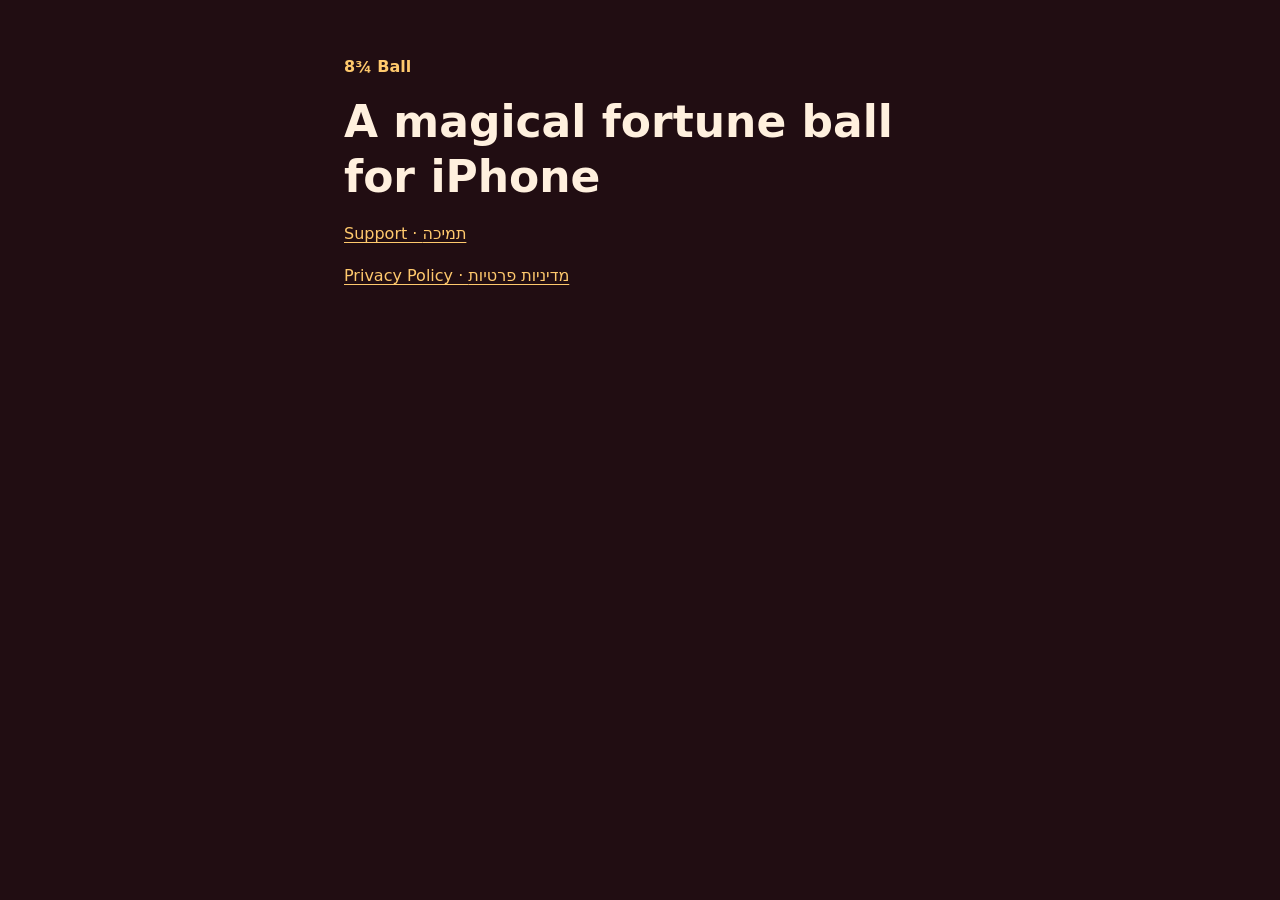
==== index.html @ b259f5c0 "8¾ Ball privacy policy and support pages (English + Hebrew) Co-Authored-By: Claude Opus 5.5 <noreply" ====
<!doctype html>
<html lang="en"><head><meta charset="utf-8"><meta name="viewport" content="width=device-width, initial-scale=1"><title>8¾ Ball</title><style>
    :root { color-scheme: dark; --bg: #210d12; --text: #fff0de; --muted: #e2c8b7; --gold: #ffc96d; --line: #6a4045; }
    * { box-sizing: border-box; }
    html { scroll-behavior: auto; }
    body { margin: 0; background: var(--bg); color: var(--text); font: 1rem/1.7 system-ui, sans-serif; }
    main { max-width: 43rem; margin: auto; padding: clamp(1.25rem, 5vw, 3rem); }
    nav { display: flex; flex-wrap: wrap; gap: 1rem; padding-block-end: 1rem; border-block-end: 1px solid var(--line); }
    a { color: var(--gold); text-underline-offset: .2em; }
    a:focus-visible { outline: 2px solid var(--gold); outline-offset: 4px; }
    section { padding-block: 2rem; scroll-margin-block-start: 1rem; }
    section + section { border-block-start: 1px solid var(--line); }
    h1, h2 { line-height: 1.25; }
    h1 { font-size: clamp(1.9rem, 6vw, 2.75rem); margin: .25rem 0 1rem; }
    h2 { font-size: 1.2rem; margin: 1.75rem 0 .4rem; }
    p { margin: .3rem 0 .9rem; }
    .brand { font-weight: 700; color: var(--gold); }
    .date { color: var(--muted); font-size: .9rem; }
  </style></head>
<body><main><p class="brand">8¾ Ball</p><h1>A magical fortune ball for iPhone</h1>
<p><a href="support/">Support · תמיכה</a></p><p><a href="privacy/">Privacy Policy · מדיניות פרטיות</a></p></main></body></html>
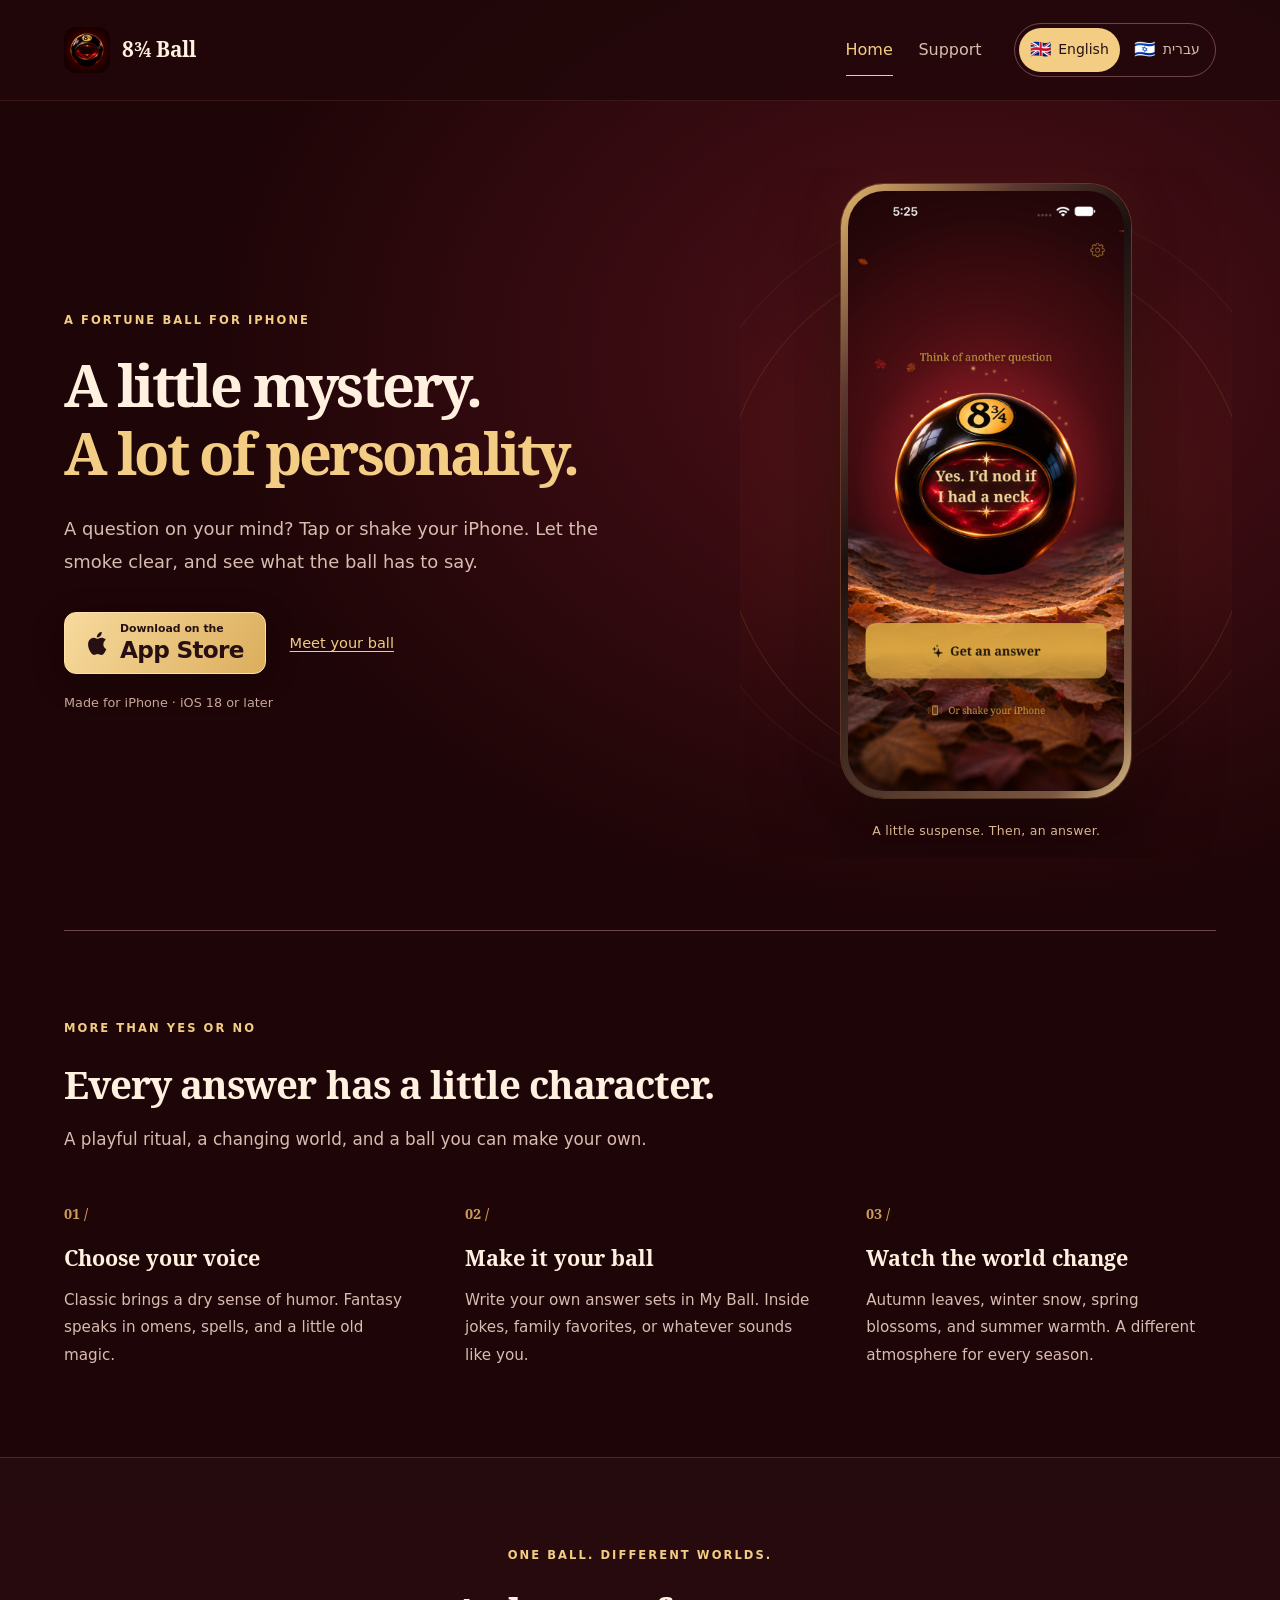
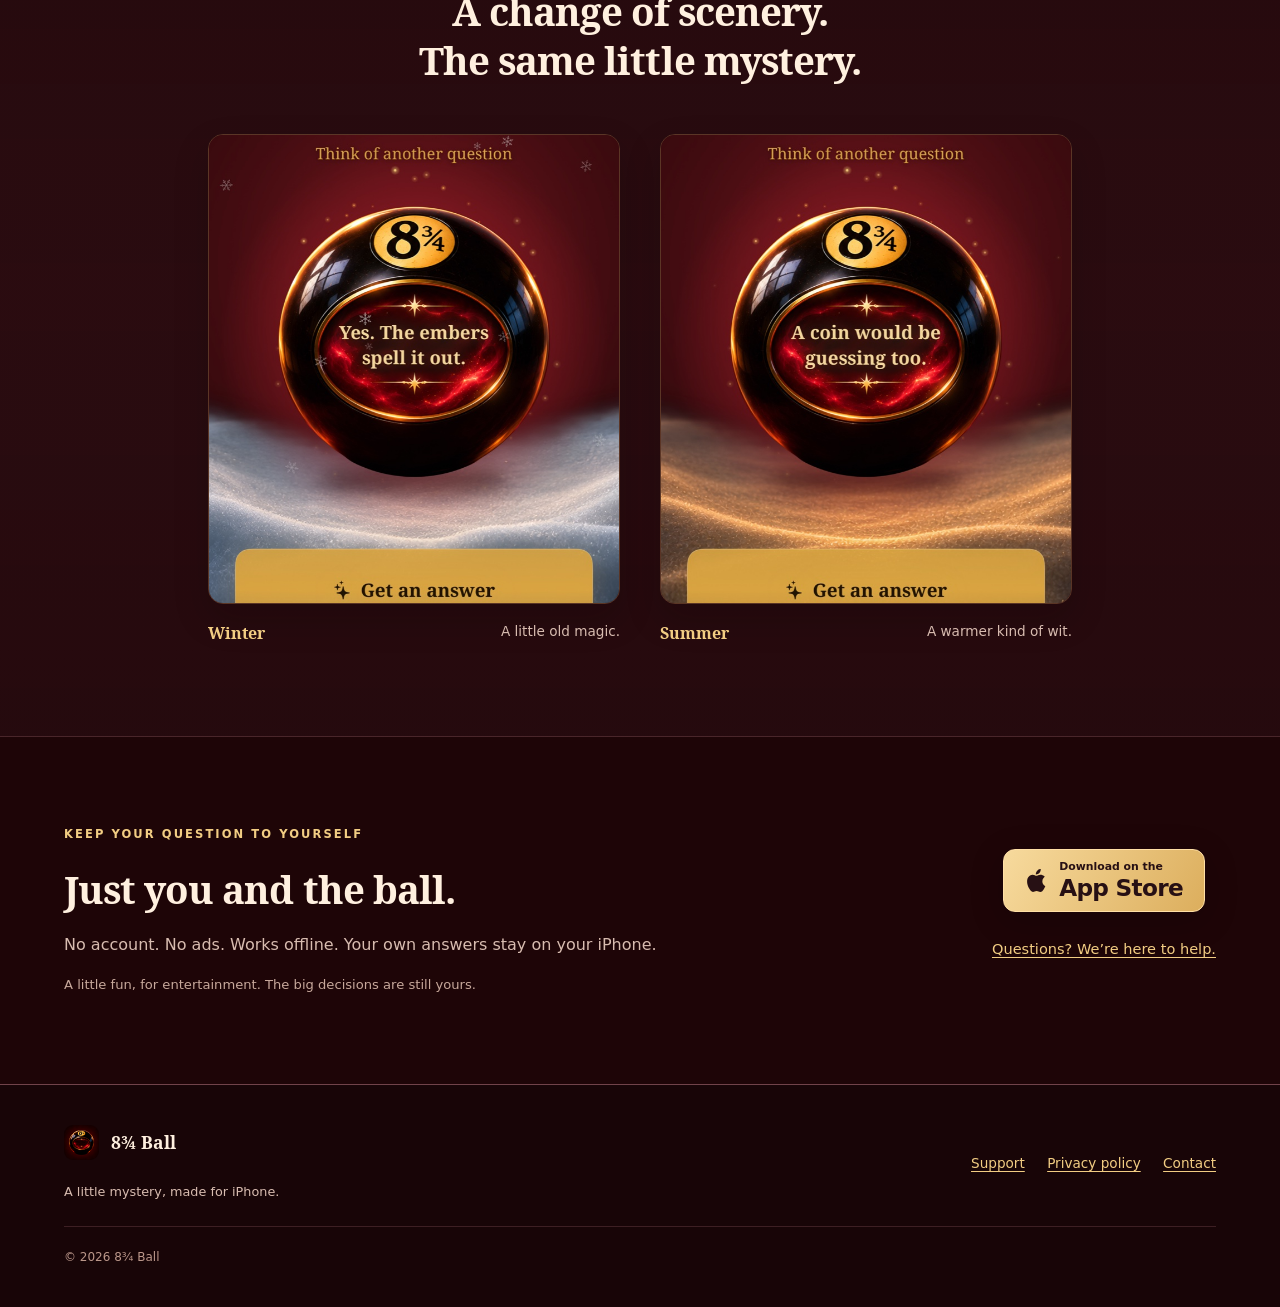
==== commit 46d9da11: "Redesign bilingual product and support website" ====
--- a/index.html
+++ b/index.html
@@ -1,21 +1,4 @@
-<!doctype html>
-<html lang="en"><head><meta charset="utf-8"><meta name="viewport" content="width=device-width, initial-scale=1"><title>8¾ Ball</title><style>
-    :root { color-scheme: dark; --bg: #210d12; --text: #fff0de; --muted: #e2c8b7; --gold: #ffc96d; --line: #6a4045; }
-    * { box-sizing: border-box; }
-    html { scroll-behavior: auto; }
-    body { margin: 0; background: var(--bg); color: var(--text); font: 1rem/1.7 system-ui, sans-serif; }
-    main { max-width: 43rem; margin: auto; padding: clamp(1.25rem, 5vw, 3rem); }
-    nav { display: flex; flex-wrap: wrap; gap: 1rem; padding-block-end: 1rem; border-block-end: 1px solid var(--line); }
-    a { color: var(--gold); text-underline-offset: .2em; }
-    a:focus-visible { outline: 2px solid var(--gold); outline-offset: 4px; }
-    section { padding-block: 2rem; scroll-margin-block-start: 1rem; }
-    section + section { border-block-start: 1px solid var(--line); }
-    h1, h2 { line-height: 1.25; }
-    h1 { font-size: clamp(1.9rem, 6vw, 2.75rem); margin: .25rem 0 1rem; }
-    h2 { font-size: 1.2rem; margin: 1.75rem 0 .4rem; }
-    p { margin: .3rem 0 .9rem; }
-    .brand { font-weight: 700; color: var(--gold); }
-    .date { color: var(--muted); font-size: .9rem; }
-  </style></head>
-<body><main><p class="brand">8¾ Ball</p><h1>A magical fortune ball for iPhone</h1>
-<p><a href="support/">Support · תמיכה</a></p><p><a href="privacy/">Privacy Policy · מדיניות פרטיות</a></p></main></body></html>
+<!doctype html><html lang="en" dir="ltr"><head><meta charset="utf-8"><meta name="viewport" content="width=device-width, initial-scale=1"><meta name="description" content="A magical fortune ball for iPhone. Discover playful answers, seasonal worlds, and your own answer sets."><meta name="theme-color" content="#1e0507"><title>A little mystery. A lot of personality. · 8¾ Ball</title><link rel="icon" href="./assets/app-icon.png"><link rel="stylesheet" href="./assets/site.css"><link rel="alternate" hreflang="en" href="./"><link rel="alternate" hreflang="he" href="./he/"><link rel="alternate" hreflang="x-default" href="./"></head><body><a class="skip-link" href="#main">Skip to content</a><header class="site-header"><div class="wrap header-content"><a class="brand" href="./" lang="en" dir="ltr"><img src="./assets/app-icon.png" alt="" width="46" height="46"><span>8¾ Ball</span></a><nav class="main-nav" aria-label="Main navigation"><a href="./" aria-current="page">Home</a><a href="./support/">Support</a></nav><nav class="language-switch" aria-label="Website language"><a href="./" lang="en" hreflang="en" aria-current="page"><span aria-hidden="true">🇬🇧</span><bdi>English</bdi></a><a href="./he/" lang="he" hreflang="he"><span aria-hidden="true">🇮🇱</span><bdi>עברית</bdi></a></nav></div></header><main id="main" tabindex="-1"><section class="hero wrap" aria-labelledby="hero-title"><div class="hero-copy"><p class="eyebrow">A FORTUNE BALL FOR IPHONE</p><h1 id="hero-title">A little mystery.<br><em>A lot of personality.</em></h1><p class="lead">A question on your mind? Tap or shake your iPhone. Let the smoke clear, and see what the ball has to say.</p><div class="hero-actions"><a class="button store-button" href="https://apps.apple.com/app/id6838072461"><svg aria-hidden="true" viewBox="0 0 24 28" width="23" height="27"><path fill="currentColor" d="M18.1 14.8c0-3 2.5-4.5 2.6-4.6-1.4-2-3.5-2.3-4.3-2.3-1.8-.2-3.6 1.1-4.5 1.1-.9 0-2.3-1.1-3.8-1.1-2 0-3.9 1.2-4.9 3-2.1 3.6-.5 9 1.5 12 .9 1.4 2.1 3 3.6 3 1.5-.1 2-1 3.8-1 1.8 0 2.3 1 3.9 1 1.6 0 2.6-1.4 3.6-2.9 1.1-1.6 1.6-3.1 1.6-3.2-.1 0-3.1-1.2-3.1-5zM15.2 6c.8-1 1.4-2.5 1.2-4-.1-.1-2.4.2-3.6 1.7-1 1.1-1.6 2.6-1.5 4 1.4.1 2.8-.7 3.9-1.7z"/></svg><span><small>Download on the</small><strong lang="en">App Store</strong></span></a><a class="text-link" href="#experience">Meet your ball</a></div><p class="fine-print">Made for iPhone · iOS 18 or later</p></div><div class="hero-visual"><span class="orbit orbit-one" aria-hidden="true"></span><span class="orbit orbit-two" aria-hidden="true"></span><div class="phone"><img class="" src="./assets/en-1-classic-autumn.jpg" width="737" height="1600" alt="8¾ Ball on iPhone: a gold-rimmed fortune ball answers “Yes. I’d nod if I had a neck.” against an autumn landscape." fetchpriority="high" decoding="async"></div><p class="image-caption">A little suspense. Then, an answer.</p></div></section>
+  <section class="experience section wrap" id="experience" aria-labelledby="experience-title"><div class="section-heading"><p class="eyebrow">MORE THAN YES OR NO</p><h2 id="experience-title">Every answer has a little character.</h2><p>A playful ritual, a changing world, and a ball you can make your own.</p></div><div class="feature-grid"><article class="feature"><span class="feature-number" aria-hidden="true">01 /</span><h3>Choose your voice</h3><p>Classic brings a dry sense of humor. Fantasy speaks in omens, spells, and a little old magic.</p></article><article class="feature"><span class="feature-number" aria-hidden="true">02 /</span><h3>Make it your ball</h3><p>Write your own answer sets in My Ball. Inside jokes, family favorites, or whatever sounds like you.</p></article><article class="feature"><span class="feature-number" aria-hidden="true">03 /</span><h3>Watch the world change</h3><p>Autumn leaves, winter snow, spring blossoms, and summer warmth. A different atmosphere for every season.</p></article></div></section>
+  <section class="gallery-section section" aria-labelledby="gallery-title"><div class="wrap"><div class="section-heading"><p class="eyebrow">ONE BALL. DIFFERENT WORLDS.</p><h2 id="gallery-title">A change of scenery.<br>The same little mystery.</h2></div><div class="gallery"><figure><img class="" src="./assets/en-2-fantasy-winter.jpg" width="737" height="1600" alt="Fantasy answer in the ball above a snowy winter landscape." loading="lazy" decoding="async"><figcaption><span>Winter</span>A little old magic.</figcaption></figure><figure><img class="" src="./assets/en-3-classic-summer.jpg" width="737" height="1600" alt="Classic answer in the ball against a warm summer landscape." loading="lazy" decoding="async"><figcaption><span>Summer</span>A warmer kind of wit.</figcaption></figure></div></div></section>
+  <section class="closing wrap"><div><p class="eyebrow">KEEP YOUR QUESTION TO YOURSELF</p><h2>Just you and the ball.</h2><p>No account. No ads. Works offline. Your own answers stay on your iPhone.</p><p class="entertainment">A little fun, for entertainment. The big decisions are still yours.</p></div><div class="closing-actions"><a class="button store-button" href="https://apps.apple.com/app/id6838072461"><svg aria-hidden="true" viewBox="0 0 24 28" width="23" height="27"><path fill="currentColor" d="M18.1 14.8c0-3 2.5-4.5 2.6-4.6-1.4-2-3.5-2.3-4.3-2.3-1.8-.2-3.6 1.1-4.5 1.1-.9 0-2.3-1.1-3.8-1.1-2 0-3.9 1.2-4.9 3-2.1 3.6-.5 9 1.5 12 .9 1.4 2.1 3 3.6 3 1.5-.1 2-1 3.8-1 1.8 0 2.3 1 3.9 1 1.6 0 2.6-1.4 3.6-2.9 1.1-1.6 1.6-3.1 1.6-3.2-.1 0-3.1-1.2-3.1-5zM15.2 6c.8-1 1.4-2.5 1.2-4-.1-.1-2.4.2-3.6 1.7-1 1.1-1.6 2.6-1.5 4 1.4.1 2.8-.7 3.9-1.7z"/></svg><span><small>Download on the</small><strong lang="en">App Store</strong></span></a><a class="text-link" href="./support/">Questions? We’re here to help.</a></div></section></main><footer class="site-footer"><div class="wrap footer-content"><div><a class="brand" href="./" lang="en" dir="ltr"><img src="./assets/app-icon.png" alt="" width="46" height="46"><span>8¾ Ball</span></a><p>A little mystery, made for iPhone.</p></div><nav aria-label="Footer navigation"><a href="./support/">Support</a><a href="./privacy/">Privacy policy</a><a href="mailto:gitznasoftdev@gmail.com">Contact</a></nav><p class="copyright">© 2026 8¾ Ball</p></div></footer></body></html>
--- a/assets/site.css
+++ b/assets/site.css
@@ -0,0 +1,15 @@
+@font-face{font-family:Ball Serif;src:url(noto-serif-bold.woff2) format('woff2');font-weight:700;font-display:swap}@font-face{font-family:Ball Hebrew;src:url(noto-serif-hebrew-bold.woff2) format('woff2');font-weight:700;font-display:swap}
+:root{color-scheme:dark;--bg:#1e0507;--surface:#2b0e13;--text:#fff0df;--muted:#d8bcb0;--gold:#f2cd83;--edge:#71434a;--display:'Ball Serif',Georgia,serif}html:lang(he){--display:'Ball Hebrew',Georgia,serif}*{box-sizing:border-box}html{scroll-padding-top:2rem}body{margin:0;background:radial-gradient(ellipse 70% 42rem at 75% 22rem,#4d1019 0,transparent 85%),var(--bg);color:var(--text);font:1rem/1.7 system-ui,-apple-system,BlinkMacSystemFont,'Segoe UI',sans-serif}a{color:var(--gold);text-underline-offset:.23em;text-decoration-thickness:1px}a:hover{color:var(--text)}a,summary{-webkit-tap-highlight-color:transparent}button,a,summary{touch-action:manipulation}:focus-visible{outline:3px solid #ffde9c;outline-offset:5px}main:focus{outline:none}main:focus-visible{outline:3px solid #ffde9c;outline-offset:-3px}img{max-width:100%;height:auto;display:block}h1,h2,h3,p,figure{margin:0}h1,h2,h3{font-family:var(--display);font-weight:700;text-wrap:balance}h1{font-size:clamp(2.7rem,4.5vw,4.8rem);line-height:1.17;letter-spacing:-.045em}html:lang(he) h1{letter-spacing:-.025em;line-height:1.3}h1 em{font-style:normal;color:var(--gold)}h2{font-size:clamp(1.85rem,3vw,3rem);line-height:1.3;letter-spacing:-.025em}h3{font-size:1.35rem;line-height:1.4}p{color:var(--muted)}p+p{margin-block-start:1rem}.wrap{width:min(100% - 5rem,72rem);margin-inline:auto}.skip-link{position:absolute;z-index:10;top:.7rem;inset-inline-start:1rem;padding:.6rem 1rem;background:var(--gold);color:var(--bg);border-radius:.4rem;transform:translateY(-200%)}.skip-link:focus{transform:none}.site-header{border-block-end:1px solid #b77d5626;background:#20070ac7}.header-content{min-height:100px;display:flex;align-items:center;gap:2rem}.brand{display:inline-flex;gap:.75rem;align-items:center;color:var(--text);text-decoration:none;font:700 1.3rem/1.3 'Ball Serif',Georgia,serif;white-space:nowrap}.brand img{border-radius:12px;flex:none}.main-nav{display:flex;gap:1.6rem;margin-inline-start:auto}.main-nav a{color:var(--muted);text-decoration:none;padding-block:.7rem;min-height:44px}.main-nav a:hover,.main-nav a[aria-current]{color:var(--gold)}.main-nav a[aria-current]{box-shadow:0 1px var(--gold)}.language-switch{display:flex;align-items:center;gap:.2rem;padding:.25rem;border:1px solid var(--edge);border-radius:100px}.language-switch a{display:flex;align-items:center;gap:.4rem;min-height:42px;padding:.4rem .7rem;border-radius:100px;color:var(--muted);text-decoration:none;font-size:.86rem;white-space:nowrap}.language-switch a[aria-current]{background:#f2cd83;color:#271014}.language-switch a:not([aria-current]):hover{background:#4d2029;color:var(--text)}.language-switch span{font-size:1.08rem;line-height:1}.hero{display:grid;grid-template-columns:1.16fr .84fr;align-items:center;gap:3.6rem;padding-block:5.1rem 5.5rem}.hero-copy{position:relative;z-index:1}.eyebrow{color:var(--gold);font-size:.72rem;font-weight:700;letter-spacing:.18em;line-height:1.7;margin-block-end:1.3rem}html:lang(he) .eyebrow{letter-spacing:.08em}.lead{font-size:1.12rem;line-height:1.85;max-width:34rem;margin-block-start:1.6rem}.hero-actions{display:flex;align-items:center;flex-wrap:wrap;gap:1.5rem;margin-block-start:2.1rem}.button{display:inline-flex;align-items:center;justify-content:center;gap:.7rem;min-height:60px;padding:.65rem 1.3rem;border:1px solid #ffe0a6;background:linear-gradient(120deg,#f7da9d,#dcae5d);border-radius:12px;color:#271014;text-decoration:none;box-shadow:0 8px 34px #0003}.button:hover{color:#271014;background:#ffe5b2}.store-button span{display:flex;flex-direction:column;align-items:flex-start;line-height:1.1}.store-button small{font-size:.68rem;font-weight:550}.store-button strong{font-size:1.45rem;letter-spacing:-.03em;margin-top:.15rem}.store-button svg{flex:none}.text-link{display:inline-flex;align-items:center;gap:.65rem;min-height:44px;font-size:.91rem}.fine-print{font-size:.8rem;line-height:1.7}.hero-copy>.fine-print{margin-block-start:1.1rem;color:#c6a798}.hero-visual{position:relative;display:flex;flex-direction:column;align-items:center;isolation:isolate}.hero-visual:before{content:'';position:absolute;inset:5% -35%;z-index:-1;background:radial-gradient(ellipse,#ac3a2130,transparent 68%)}.phone{width:min(100%,290px);padding:7px;border-radius:43px;background:linear-gradient(130deg,#e2b56b,#5b3830 22%,#1c1110 40%,#7b5641 90%,#dfc38b);box-shadow:0 0 0 1px #c698594d,0 35px 80px #0008,0 0 50px #ad4a2126}.phone img{width:100%;border-radius:36px}.orbit{position:absolute;z-index:-1;border:1px solid #daa44e24;border-radius:50%;width:530px;max-width:145%;height:530px;max-height:90%;top:10%;transform:rotate(-25deg)}.orbit-two{width:620px;max-width:165%;height:620px;top:3%;opacity:.55}.orbit:before{content:'✦';position:absolute;top:12%;left:12%;font-size:1.1rem;color:#e5b965}.orbit-two:before{top:80%;left:85%;font-size:.7rem}.image-caption{font-size:.78rem;margin-top:1.4rem;letter-spacing:.025em;color:#d9b78e}.section{padding-block:5.5rem}.experience{border-top:1px solid var(--edge)}.section-heading{max-width:43rem}.section-heading>p:last-child:not(.eyebrow){margin-top:1rem;font-size:1.05rem}.feature-grid{display:grid;grid-template-columns:repeat(3,minmax(0,1fr));gap:3.2rem;margin-top:3rem}.feature-number{display:block;font-family:var(--display);color:#cd9c59;font-size:.9rem;margin-bottom:1rem}.feature p{margin-top:.9rem;line-height:1.8;font-size:.95rem}.gallery-section{background:linear-gradient(#2b0e1390,#3a131b70,#2b0e1390);border-block:1px solid #80505666}.gallery-section .section-heading{margin-inline:auto;text-align:center}.gallery{display:grid;grid-template-columns:repeat(2,minmax(0,1fr));gap:2.5rem;max-width:54rem;margin:3rem auto 0}.gallery figure{min-width:0}.gallery img{width:100%;height:470px;object-fit:cover;object-position:center 54%;border-radius:15px;border:1px solid #bb875457;box-shadow:0 15px 35px #0b020530}.gallery figcaption{display:flex;justify-content:space-between;flex-wrap:wrap;gap:.25rem 1rem;padding-top:1rem;color:var(--muted);font-size:.85rem}.gallery figcaption span{color:var(--gold);font-family:var(--display);font-size:1rem}.closing{display:flex;align-items:center;justify-content:space-between;gap:3rem;padding-block:5.5rem}.closing>div:first-child{max-width:40rem}.closing p:not(.eyebrow){margin-top:1rem}.closing .entertainment{font-size:.82rem;color:#c7a89b}.closing-actions{display:flex;align-items:center;flex-direction:column;gap:1rem;flex:none}.site-footer{border-top:1px solid var(--edge);background:#180507}.footer-content{padding-block:2.5rem;display:flex;align-items:center;justify-content:space-between;flex-wrap:wrap;gap:1.5rem 3rem}.site-footer .brand img{width:35px;height:35px;border-radius:9px}.site-footer .brand{font-size:1.1rem}.site-footer p{font-size:.8rem;margin-top:.75rem}.site-footer nav{display:flex;flex-wrap:wrap;gap:.4rem 1.4rem}.site-footer nav a{min-height:44px;display:inline-flex;align-items:center;font-size:.85rem}.copyright{flex-basis:100%;border-top:1px solid #71434a6b;padding-top:1.2rem!important;margin-top:0!important;color:#bb978a;font-size:.75rem!important}.page-intro{padding-block:4.5rem 3.5rem}.page-intro h1{font-size:clamp(2.7rem,5vw,4.5rem)}.support-layout{display:grid;grid-template-columns:minmax(0,1.6fr) minmax(0,1fr);gap:4rem;padding-bottom:6rem;align-items:start}.faq-section>h2{font-size:1.5rem;margin-bottom:1.8rem}.faq{border-bottom:1px solid var(--edge)}.faq:first-of-type{border-top:1px solid var(--edge)}.faq summary{display:flex;justify-content:space-between;gap:1rem;align-items:center;list-style:none;cursor:pointer;font-size:.97rem;font-weight:600;min-height:74px;padding-block:1.1rem}.faq summary::-webkit-details-marker{display:none}.faq summary span{color:var(--gold);font-size:1.5rem;font-weight:400;flex:none;line-height:1}.faq[open] summary span{transform:rotate(45deg)}.faq summary:hover{color:var(--gold)}.faq>div{padding:0 2rem 1.4rem 0}.faq p{font-size:.93rem;line-height:1.85}.contact-card{border:1px solid #946145;border-radius:18px;padding:2rem;background:radial-gradient(ellipse at top right,#6c292c75,transparent 75%),#321017}.contact-card>img{border-radius:18px;margin-bottom:1.7rem}.contact-card .eyebrow{font-size:.68rem;margin-bottom:.7rem}.contact-card h2{font-size:1.7rem}.contact-card p:not(.eyebrow){margin-top:1rem;font-size:.92rem}.contact-card .fine-print{font-size:.78rem!important}.email-link{display:block;font-size:.87rem;font-weight:600;margin-top:1.25rem;overflow-wrap:anywhere;min-height:44px;padding-block:.5rem}.contact-card .text-link{margin-top:1rem;font-size:.82rem}.legal-wrap{padding-block:4rem 5.5rem}.legal-document{max-width:49rem;margin:auto}.legal-document h1{font-size:clamp(2.6rem,5vw,4rem);margin-bottom:1.5rem}.legal-document h2{font-size:1.35rem;margin:2.5rem 0 .75rem}.legal-document p{max-width:70ch}.legal-document>.date{font-size:.85rem;color:var(--gold);margin-bottom:1.8rem}.legal-document bdi{overflow-wrap:anywhere}.legal-document .brand{display:none}html:lang(he) body{background:radial-gradient(ellipse 70% 42rem at 25% 22rem,#4d1019 0,transparent 85%),var(--bg)}html:lang(he) .faq>div{padding:0 0 1.4rem 2rem}
+@media(min-width:1400px){.hero{gap:5rem;padding-block:6rem}.phone{width:310px}}
+@media(max-width:1000px){.wrap{width:calc(100% - 3rem)}.header-content{gap:1.3rem}.main-nav{gap:1rem}.hero{gap:2rem;padding-block:4rem}.hero h1{font-size:3.4rem}.phone{width:265px}.orbit{max-width:110%}.orbit-two{max-width:125%}.feature-grid{gap:1.8rem}.support-layout{gap:2rem}.contact-card{padding:1.5rem}.gallery img{height:420px}}
+@media(max-width:760px){.header-content{min-height:90px;flex-wrap:wrap;justify-content:space-between;gap:.5rem 1rem;padding-block:1rem}.brand{font-size:1.15rem}.brand img{width:40px;height:40px}.language-switch{margin-inline-start:auto}.main-nav{order:3;flex-basis:100%;margin:0;gap:1.4rem}.main-nav a{padding:.3rem 0;min-height:40px;font-size:.9rem}.language-switch a{font-size:.78rem;padding:.35rem .5rem;min-height:40px}.hero{grid-template-columns:minmax(0,1fr);padding-block:3.4rem 3rem;gap:3rem}.hero-copy{max-width:35rem}.hero h1{font-size:clamp(2.8rem,7vw,3.7rem)}.hero .lead{font-size:1.02rem}.hero-actions{gap:1.25rem}.hero-visual{width:100%;max-width:30rem;margin:auto}.phone{width:260px}.orbit{max-width:95%;width:430px}.orbit-two{max-width:110%;width:490px}.section{padding-block:3.5rem}.section-heading h2{font-size:2rem}.feature-grid{grid-template-columns:minmax(0,1fr);gap:1.8rem;margin-top:2rem}.feature{border-top:1px solid #71434a8f;padding-top:1.4rem}.feature-number{margin-bottom:.6rem}.feature h3{font-size:1.25rem}.feature p{max-width:40rem}.gallery{gap:1rem;margin-top:2rem}.gallery img{height:350px;object-position:center 53%;border-radius:12px}.gallery figcaption{font-size:.76rem}.closing{flex-direction:column;align-items:flex-start;gap:2rem;padding-block:3.5rem}.closing-actions{align-items:flex-start}.support-layout{grid-template-columns:minmax(0,1fr);gap:2.5rem;padding-bottom:3.5rem}.page-intro{padding-block:3rem 2.5rem}.page-intro h1{font-size:3rem}.contact-card{max-width:35rem}.legal-wrap{padding-block:3rem 4rem}.legal-document h2{font-size:1.3rem}.footer-content{align-items:flex-start;flex-direction:column;gap:1.4rem}.copyright{width:100%}.site-footer nav{column-gap:1.5rem}}
+@media(max-width:420px){.wrap{width:calc(100% - 2rem)}.hero h1{font-size:2.6rem}.hero .eyebrow{font-size:.67rem}.hero .lead{font-size:1rem}.hero-actions{column-gap:1rem}.text-link{font-size:.85rem}.phone{width:248px}.gallery{gap:.8rem}.gallery img{height:290px}.gallery figcaption{display:block}.gallery figcaption span{display:block;margin-bottom:.3rem}.page-intro h1{font-size:2.65rem}.brand{gap:.5rem;font-size:1.05rem}.language-switch a{padding:.3rem .4rem;font-size:.75rem}.language-switch{gap:0}.header-content{column-gap:.5rem}.brand img{width:35px;height:35px}}
+@media(prefers-reduced-motion:no-preference){a,summary{transition:background-color .16s,color .16s}.button:hover{box-shadow:0 8px 35px #c4752126}}
+@media(forced-colors:active){.button,.phone,.language-switch,.language-switch a[aria-current],.contact-card{border:1px solid ButtonText}.main-nav a[aria-current]{text-decoration:underline}.orbit{display:none}.phone{background:Canvas}.button{background:ButtonFace;color:ButtonText}}
+/* Keep primary navigation readable and comfortable to tap on narrow screens. */
+.language-switch a{font-size:.875rem;min-height:44px}
+.main-nav a{min-height:44px;display:inline-flex;align-items:center}
+@media(max-width:420px){.language-switch{margin-inline-start:0}.header-content{column-gap:.6rem}.brand{flex:none}.language-switch a{padding-inline:.55rem}.header-content .main-nav{order:2}.header-content .language-switch{order:3;margin-inline-start:auto}}
+@media(max-width:420px){.header-content .main-nav{flex-basis:auto;margin-inline-start:auto;gap:1rem}.header-content .language-switch{margin-inline-start:0}}
+/* Decorative rings stay inside the visual column, including in RTL. */
+.hero-visual{overflow:clip;overflow-clip-margin:1rem;padding-block:1px}
